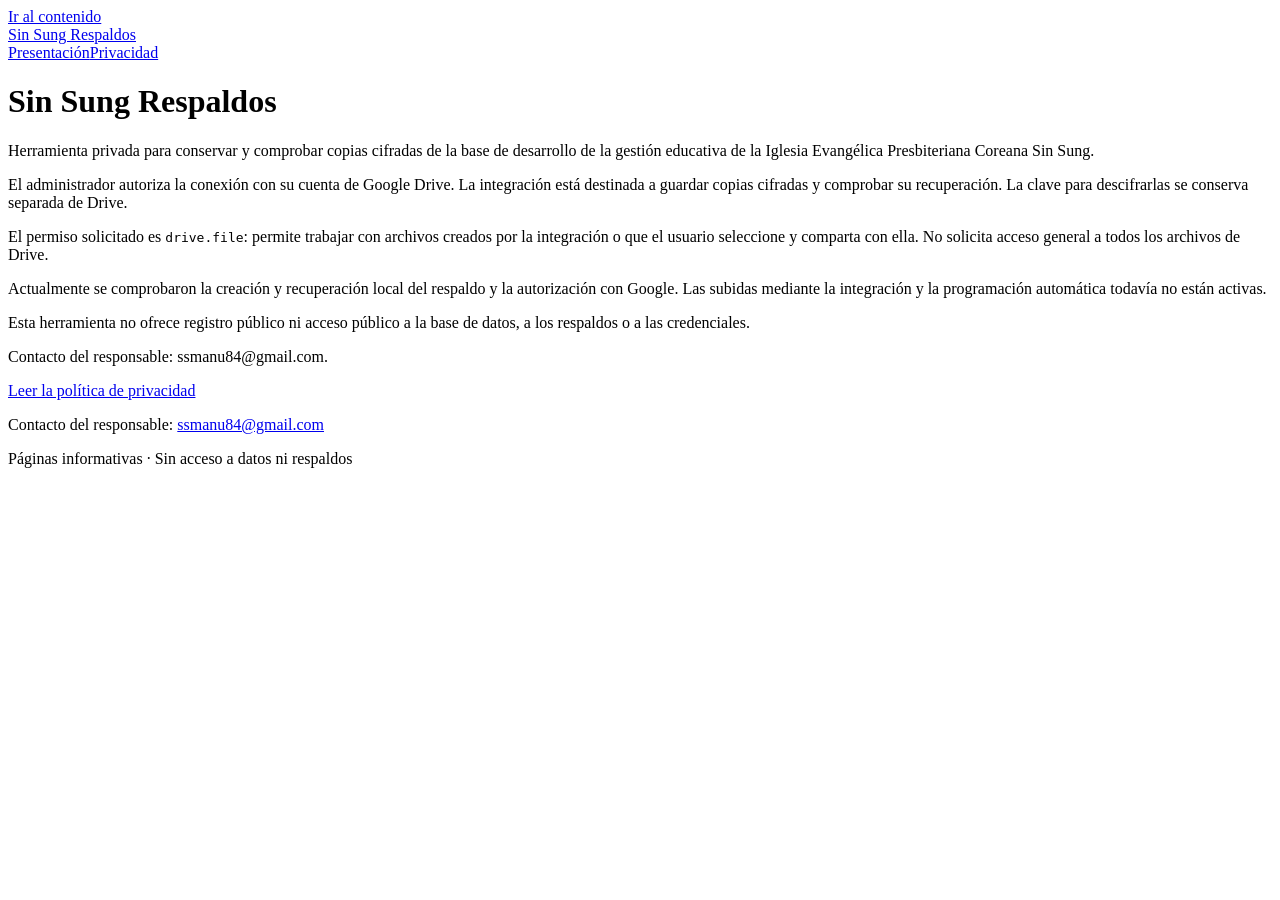
==== index.html @ e32251ec "Publicar información y privacidad de Sin Sung Respaldos" ====
<!doctype html>
<html lang="es"><head><meta charset="utf-8"><meta name="viewport" content="width=device-width, initial-scale=1"><meta name="description" content="Información y privacidad de la herramienta privada Sin Sung Respaldos."><meta name="referrer" content="strict-origin-when-cross-origin"><title>Sin Sung Respaldos</title><link rel="stylesheet" href="./styles.css"></head>
<body><a class="skip" href="#contenido">Ir al contenido</a><header><a class="brand" href="./">Sin Sung Respaldos</a><nav aria-label="Información"><a href="./" aria-current="page">Presentación</a><a href="./privacidad/" >Privacidad</a></nav></header><main id="contenido"><h1>Sin Sung Respaldos</h1>
<p>Herramienta privada para conservar y comprobar copias cifradas de la base de desarrollo de la gestión educativa de la Iglesia Evangélica Presbiteriana Coreana Sin Sung.</p>
<p>El administrador autoriza la conexión con su cuenta de Google Drive. La integración está destinada a guardar copias cifradas y comprobar su recuperación. La clave para descifrarlas se conserva separada de Drive.</p>
<p>El permiso solicitado es <code>drive.file</code>: permite trabajar con archivos creados por la integración o que el usuario seleccione y comparta con ella. No solicita acceso general a todos los archivos de Drive.</p>
<p>Actualmente se comprobaron la creación y recuperación local del respaldo y la autorización con Google. Las subidas mediante la integración y la programación automática todavía no están activas.</p>
<p>Esta herramienta no ofrece registro público ni acceso público a la base de datos, a los respaldos o a las credenciales.</p>
<p>Contacto del responsable: ssmanu84@gmail.com.</p>
<p><a href="./privacidad/">Leer la política de privacidad</a></p></main><footer><p>Contacto del responsable: <a href="mailto:ssmanu84@gmail.com">ssmanu84@gmail.com</a></p><p>Páginas informativas · Sin acceso a datos ni respaldos</p></footer></body></html>
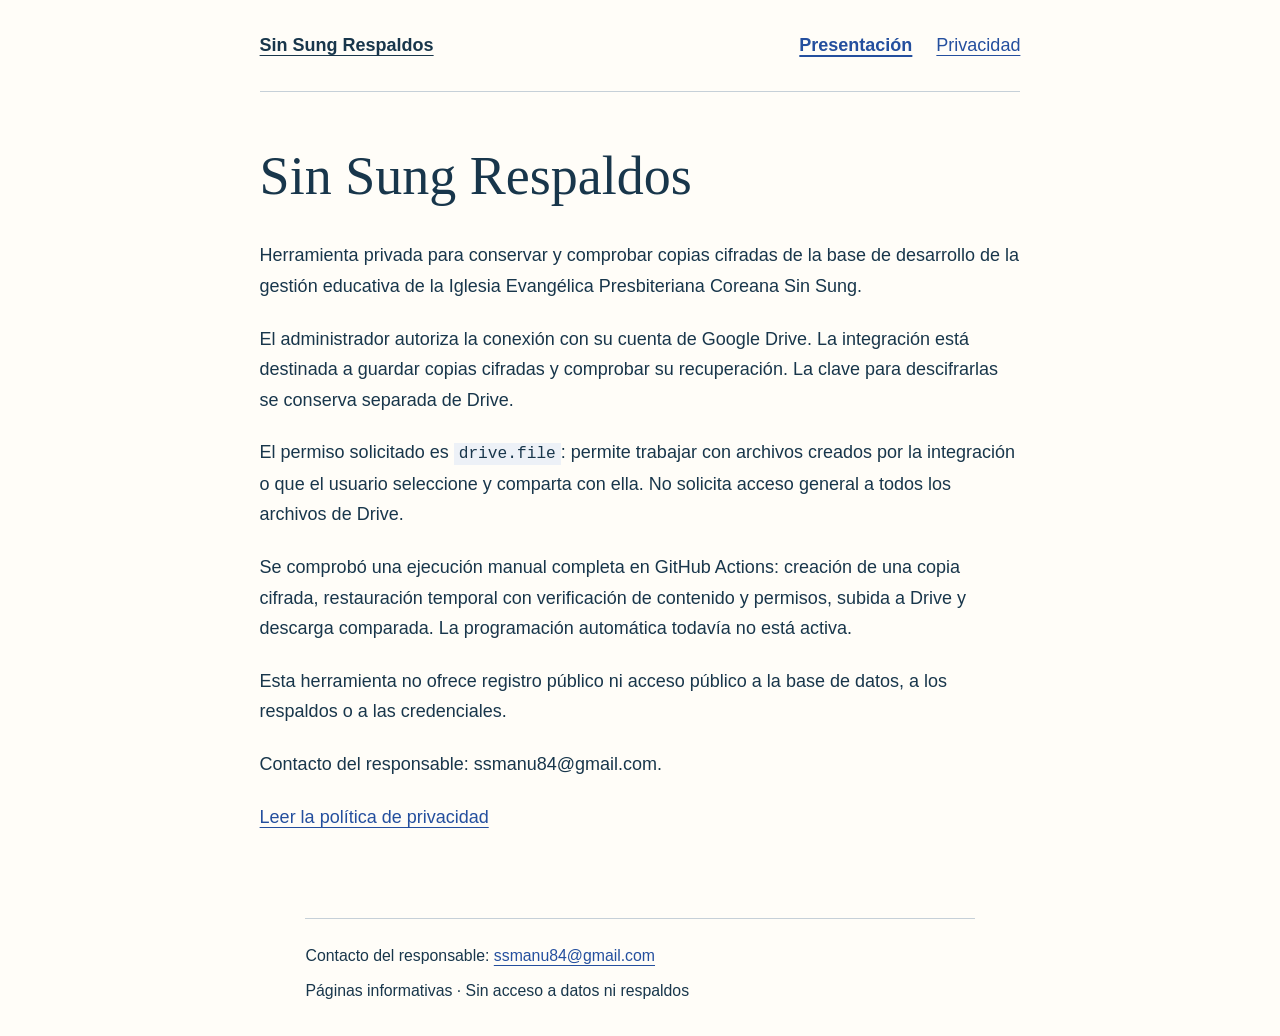
==== commit 4ab18658: "Documentar prueba manual de respaldo cifrado y horario aún apagado" ====
--- a/index.html
+++ b/index.html
@@ -4,7 +4,7 @@
 <p>Herramienta privada para conservar y comprobar copias cifradas de la base de desarrollo de la gestión educativa de la Iglesia Evangélica Presbiteriana Coreana Sin Sung.</p>
 <p>El administrador autoriza la conexión con su cuenta de Google Drive. La integración está destinada a guardar copias cifradas y comprobar su recuperación. La clave para descifrarlas se conserva separada de Drive.</p>
 <p>El permiso solicitado es <code>drive.file</code>: permite trabajar con archivos creados por la integración o que el usuario seleccione y comparta con ella. No solicita acceso general a todos los archivos de Drive.</p>
-<p>Actualmente se comprobaron la creación y recuperación local del respaldo y la autorización con Google. Las subidas mediante la integración y la programación automática todavía no están activas.</p>
+<p>Se comprobó una ejecución manual completa en GitHub Actions: creación de una copia cifrada, restauración temporal con verificación de contenido y permisos, subida a Drive y descarga comparada. La programación automática todavía no está activa.</p>
 <p>Esta herramienta no ofrece registro público ni acceso público a la base de datos, a los respaldos o a las credenciales.</p>
 <p>Contacto del responsable: ssmanu84@gmail.com.</p>
 <p><a href="./privacidad/">Leer la política de privacidad</a></p></main><footer><p>Contacto del responsable: <a href="mailto:ssmanu84@gmail.com">ssmanu84@gmail.com</a></p><p>Páginas informativas · Sin acceso a datos ni respaldos</p></footer></body></html>
--- a/styles.css
+++ b/styles.css
@@ -0,0 +1 @@
+*{box-sizing:border-box}html{color-scheme:light;background:#fffdf8;color:#18364b;font-family:Arial,Helvetica,sans-serif;font-size:18px;line-height:1.7}body{margin:0}header,main,footer{width:min(100% - 48px,76ch);margin-inline:auto}header{padding-block:30px;display:flex;gap:24px;align-items:center;justify-content:space-between;border-bottom:1px solid #c6d0d8}.brand{font-weight:700;color:#18364b}nav{display:flex;gap:24px}a{color:#244f9e;text-underline-offset:4px}nav a[aria-current]{font-weight:700;text-decoration-thickness:2px}main{padding-block:52px 64px}h1,h2{color:#18364b;line-height:1.2;text-wrap:balance}h1{font-family:Georgia,serif;font-size:clamp(2.2rem,6vw,3rem);font-weight:400;margin:0 0 32px}h2{font-size:1.25rem;margin:44px 0 14px}p{margin:0 0 22px;overflow-wrap:anywhere}code{font-size:.9em;background:#edf1f7;padding:2px 5px}footer{font-size:.88rem;padding-block:24px;border-top:1px solid #c6d0d8}footer p{margin-bottom:8px}.skip{position:absolute;left:16px;top:-90px;background:#fff;padding:10px}.skip:focus{top:10px}a:focus-visible{outline:3px solid #244f9e;outline-offset:5px}a:hover{text-decoration-thickness:2px}::selection{background:#cddbf8;color:#18364b}@media(max-width:550px){header,main,footer{width:calc(100% - 36px)}header{align-items:flex-start;flex-direction:column;gap:12px}nav{gap:24px}main{padding-top:36px}h1{margin-bottom:24px}}
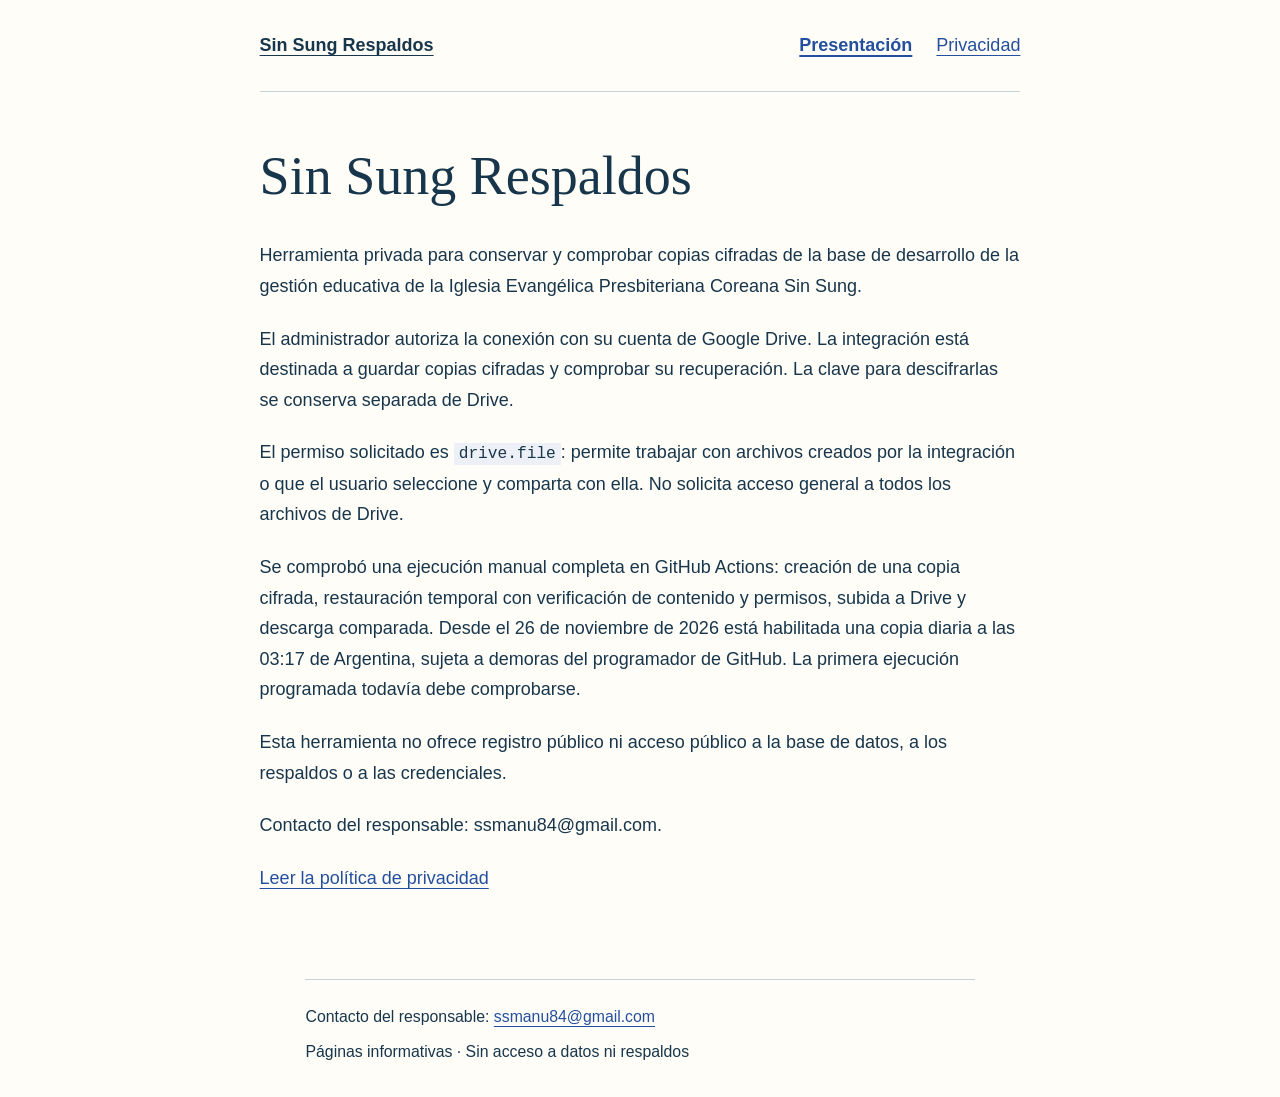
==== commit 473dd4ec: "Reflejar activación autorizada del respaldo diario a las 03:17 Argentina" ====
--- a/index.html
+++ b/index.html
@@ -4,7 +4,7 @@
 <p>Herramienta privada para conservar y comprobar copias cifradas de la base de desarrollo de la gestión educativa de la Iglesia Evangélica Presbiteriana Coreana Sin Sung.</p>
 <p>El administrador autoriza la conexión con su cuenta de Google Drive. La integración está destinada a guardar copias cifradas y comprobar su recuperación. La clave para descifrarlas se conserva separada de Drive.</p>
 <p>El permiso solicitado es <code>drive.file</code>: permite trabajar con archivos creados por la integración o que el usuario seleccione y comparta con ella. No solicita acceso general a todos los archivos de Drive.</p>
-<p>Se comprobó una ejecución manual completa en GitHub Actions: creación de una copia cifrada, restauración temporal con verificación de contenido y permisos, subida a Drive y descarga comparada. La programación automática todavía no está activa.</p>
+<p>Se comprobó una ejecución manual completa en GitHub Actions: creación de una copia cifrada, restauración temporal con verificación de contenido y permisos, subida a Drive y descarga comparada. Desde el 26 de noviembre de 2026 está habilitada una copia diaria a las 03:17 de Argentina, sujeta a demoras del programador de GitHub. La primera ejecución programada todavía debe comprobarse.</p>
 <p>Esta herramienta no ofrece registro público ni acceso público a la base de datos, a los respaldos o a las credenciales.</p>
 <p>Contacto del responsable: ssmanu84@gmail.com.</p>
 <p><a href="./privacidad/">Leer la política de privacidad</a></p></main><footer><p>Contacto del responsable: <a href="mailto:ssmanu84@gmail.com">ssmanu84@gmail.com</a></p><p>Páginas informativas · Sin acceso a datos ni respaldos</p></footer></body></html>
